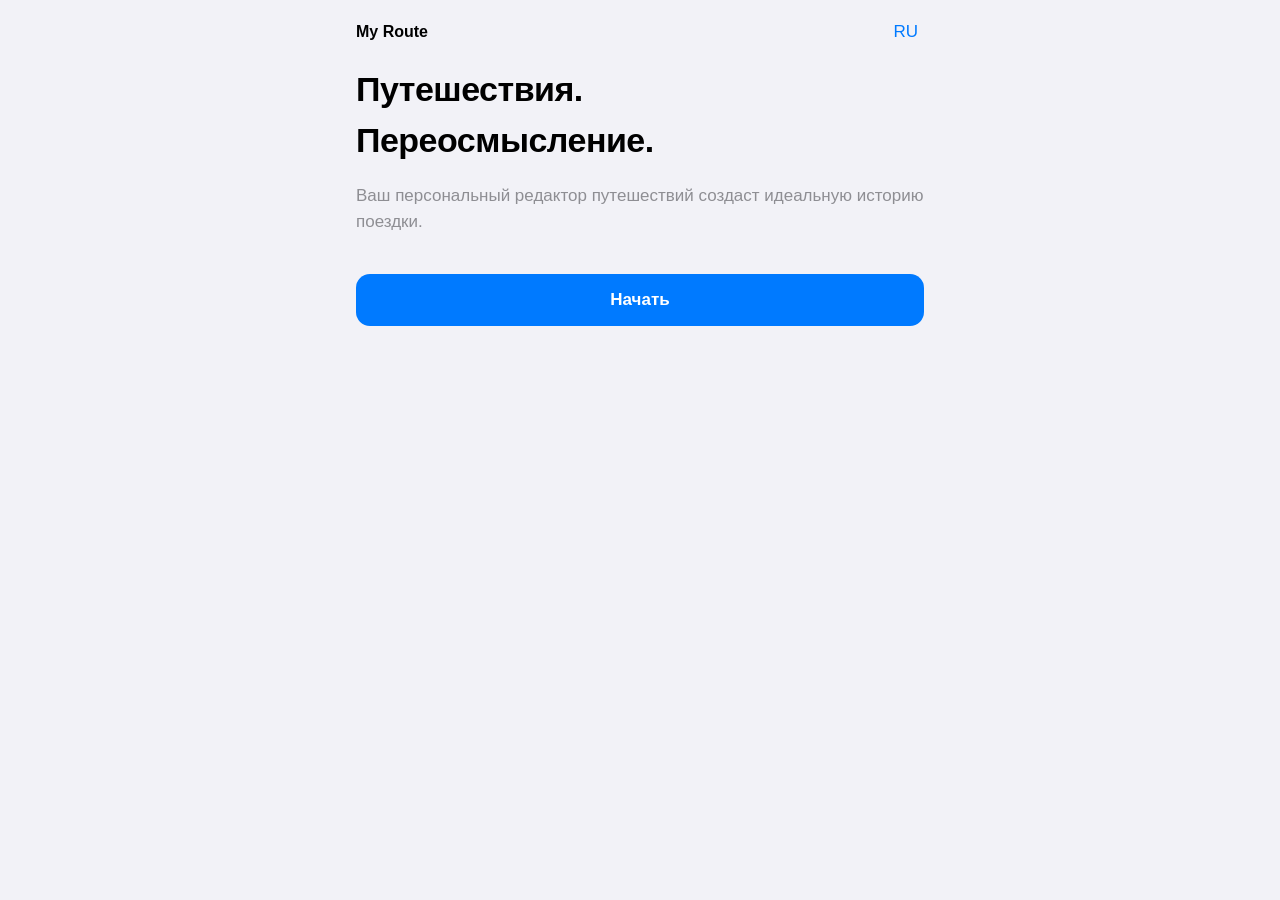
==== webapp/index.html @ f403164a "fix: replaced native tg MainButton with a foolproof HTML button" ====
<!doctype html>
<html lang="ru">
  <head>
    <meta charset="utf-8" />
    <meta name="viewport" content="width=device-width, initial-scale=1, viewport-fit=cover" />
    <title>My Route</title>
    <script src="https://telegram.org/js/telegram-web-app.js"></script>
    <link rel="stylesheet" href="./styles.css?v=FINAL_BTN" />
  </head>
  <body>
    <main class="container">
      
      <!-- WELCOME -->
      <section id="screenWelcome">
        <div style="display:flex; justify-content:space-between; align-items:center;">
            <div style="font-weight:bold;">My Route</div>
            <button id="langToggle" class="ios-link">RU</button>
        </div>
        <h1 class="large-title">Путешествия.<br>Переосмысление.</h1>
        <p class="subtitle">Ваш персональный редактор путешествий создаст идеальную историю поездки.</p>
        <button id="btnStart" class="ios-btn">Начать</button>
      </section>

      <!-- FORM -->
      <section id="screenForm" class="hidden">
        <div style="display:flex; justify-content:space-between; align-items:center; margin-bottom:20px;">
            <button id="backBtn" class="ios-link">Отмена</button>
            <div style="font-weight:600;">Параметры</div>
            <div style="width:50px;"></div>
        </div>

        <div class="section-header">МАРШРУТ</div>
        <div class="ios-group">
            <div class="ios-row">
                <span class="ios-label">Куда</span>
                <input id="destination" class="ios-input" placeholder="Париж" />
            </div>
            <div class="ios-row">
                <span class="ios-label">Дней</span>
                <input id="days" type="number" class="ios-input" placeholder="3" />
            </div>
        </div>

        <div class="section-header">УСЛОВИЯ</div>
        <div class="ios-group">
            <div class="ios-row">
                <span class="ios-label">Бюджет</span>
                <select id="budget" class="ios-input ios-select">
                    <option value="economy">Эконом</option>
                    <option value="medium" selected>Средний</option>
                    <option value="high">Высокий</option>
                    <option value="premium">Премиум</option>
                </select>
            </div>
            <div class="ios-row">
                <span class="ios-label">Кто едет</span>
                <select id="companions" class="ios-input ios-select">
                    <option value="solo">Один</option>
                    <option value="couple" selected>Пара</option>
                    <option value="family">Семья (3-4)</option>
                    <option value="group">Компания</option>
                </select>
            </div>
        </div>

        <div class="section-header">ДЕТАЛИ</div>
        <div class="ios-group">
            <div class="ios-row">
                <textarea id="notes" class="ios-input" style="text-align:left;" placeholder="Напишите подробно..."></textarea>
            </div>
        </div>

        <button id="btnGen" class="ios-btn">Создать историю</button>
      </section>

      <!-- RESULT -->
      <section id="screenResult" class="hidden">
        <div style="display:flex; justify-content:space-between; align-items:center; margin-bottom:10px;">
            <h2 style="margin:0; font-size:24px;">Ваш гид</h2>
            <button id="newBtn" class="ios-link">Готово</button>
        </div>

        <div class="book-view">
            <div id="summary" class="book-intro"></div>
            <div id="bookBody" class="article-content"></div>
        </div>

        <!-- ВОТ ОНА: НАША ЖЕЛЕЗОБЕТОННАЯ КНОПКА, КОТОРАЯ НИКУДА НЕ ИСЧЕЗНЕТ -->
        <button id="htmlSaveBtn" style="margin-top: 20px; margin-bottom: 40px; background-color: #007AFF; color: white; padding: 16px; border-radius: 14px; width: 100%; font-size: 17px; font-weight: 600; border: none; cursor: pointer; box-shadow: 0 4px 12px rgba(0,122,255,0.3);">
            📥 Сохранить в чат
        </button>
      </section>

    </main>

    <script>
    let tg = window.Telegram?.WebApp;
    if (tg) { tg.ready(); tg.expand(); }

    const API_BASE = "https://my-route-api.onrender.com";
    const i18n = {
      ru: { loading: "Строится...", btnGen: "Создать историю", err: "Ошибка генерации" },
      en: { loading: "Building...", btnGen: "Write Guide", err: "Generation error" }
    };
    let lang = "ru";
    let currentRouteHTML = "";

    function show(id) {
        ["screenWelcome", "screenForm", "screenResult"].forEach(s => {
            document.getElementById(s).classList.add("hidden");
        });
        document.getElementById(id).classList.remove("hidden");
        window.scrollTo(0,0);
    }

    function formatForTelegram(html) {
      let text = html.replace(/<h2>(.*?)<\/h2>/gi, "\n\n<b>===== $1 =====</b>\n");
      text = text.replace(/<h3>(.*?)<\/h3>/gi, "\n\n<b>🗓 $1</b>\n").replace(/<b>(.*?)<\/b>/gi, "<b>$1</b>");
      return text.replace(/<i>(.*?)<\/i>/gi, "<i>$1</i>").replace(/<p>/gi, "").replace(/<\/p>/gi, "\n").replace(/<br>/gi, "\n").trim();
    }

    async function generate() {
      const btn = document.getElementById("btnGen");
      const dest = document.getElementById("destination").value;
      const days = document.getElementById("days").value;
      if(!dest || !days) return alert("Заполните город и дни");
      
      btn.disabled = true; btn.textContent = i18n[lang].loading;
      
      try {
        const res = await fetch(`${API_BASE}/route/generate`, {
          method: "POST", headers: {"Content-Type": "application/json"},
          body: JSON.stringify({
            language: lang, destination: dest, days: parseInt(days),
            budget: document.getElementById("budget").value, pace: "normal", 
            companions: document.getElementById("companions").value, interests: [],
            notes: document.getElementById("notes").value
          })
        });
        const data = await res.json();
        let html = data.html_content || "";
        if (!html && data.daily_plan) {
            data.daily_plan.forEach(d => {
                html += `<h3>День ${d.day}</h3>`;
                const items = [...(d.morning||[]), ...(d.afternoon||[]), ...(d.evening||[])];
                items.forEach(it => html += `<p>${it}</p>`);
            });
        }
        
        currentRouteHTML = `<b>Маршрут: ${dest} (${days} дн.)</b>\n\n` + html;
        
        document.getElementById("summary").textContent = data.summary || `Ваш маршрут по ${dest}`;
        document.getElementById("bookBody").innerHTML = html;
        
        show("screenResult");
      } catch(e) {
        alert(i18n[lang].err);
      } finally {
        btn.disabled = false; btn.textContent = i18n[lang].btnGen;
      }
    }

    window.onload = function() {
        document.getElementById("btnStart").onclick = () => show("screenForm");
        document.getElementById("backBtn").onclick = () => show("screenWelcome");
        document.getElementById("newBtn").onclick = () => show("screenForm");
        document.getElementById("btnGen").onclick = generate;
        
        document.getElementById("langToggle").onclick = (e) => {
            lang = lang === "ru" ? "en" : "ru"; 
            e.target.textContent = lang.toUpperCase();
        };
        
        // ОБРАБОТЧИК НАШЕЙ НОВОЙ ВСТРОЕННОЙ КНОПКИ
        document.getElementById("htmlSaveBtn").onclick = function() {
            if (!currentRouteHTML) return;
            if (tg) {
                // Отправляем данные боту
                tg.sendData(formatForTelegram(currentRouteHTML));
            } else {
                alert("Это приложение должно быть открыто внутри Telegram!");
            }
        };
    };
    </script>
  </body>
</html>
---- webapp/styles.css ----
:root {
  --bg-app: #F2F2F7;       /* iOS Grouped Background */
  --bg-card: #FFFFFF;      /* White Cards */
  --text-main: #000000;
  --text-sec: #8E8E93;     /* Apple Gray */
  --blue: #007AFF;         /* Apple Blue */
  --separator: #C6C6C8;
  --radius: 12px;
}

* { box-sizing: border-box; -webkit-tap-highlight-color: transparent; }

body {
  margin: 0;
  background-color: var(--bg-app);
  color: var(--text-main);
  font-family: -apple-system, BlinkMacSystemFont, "SF Pro Text", "Helvetica Neue", sans-serif;
  line-height: 1.5;
  -webkit-font-smoothing: antialiased;
}

.container {
  padding: 20px 16px;
  max-width: 600px;
  margin: 0 auto;
  min-height: 100vh;
  display: flex;
  flex-direction: column;
}

.hidden { display: none !important; }

/* --- TYPOGRAPHY --- */
.large-title {
  font-size: 34px;
  font-weight: 700;
  letter-spacing: -0.5px;
  margin: 20px 0 10px 0;
  color: #000;
}
.subtitle {
  font-size: 17px;
  color: var(--text-sec);
  margin-bottom: 30px;
}
.section-header {
  font-size: 13px;
  text-transform: uppercase;
  color: var(--text-sec);
  margin: 0 0 8px 16px; /* Отступ как в настройках iOS */
}

/* --- IOS FORM GROUPS --- */
.ios-group {
  background: var(--bg-card);
  border-radius: var(--radius);
  overflow: hidden;
  margin-bottom: 25px;
}

.ios-row {
  display: flex;
  align-items: center;
  padding: 12px 16px;
  background: #fff;
  border-bottom: 0.5px solid rgba(0,0,0,0.12);
}
.ios-row:last-child { border-bottom: none; }

.ios-label {
  width: 110px;
  font-size: 17px;
  color: #000;
}

.ios-input {
  flex: 1;
  border: none;
  font-size: 17px;
  color: var(--blue); /* Цвет ввода синий */
  outline: none;
  text-align: right; /* Ввод справа, как в iOS */
  background: transparent;
  font-family: inherit;
}
.ios-input::placeholder { color: var(--text-sec); }

textarea.ios-input {
  text-align: left;
  min-height: 80px;
  padding-top: 4px;
  resize: none;
}

/* --- BUTTONS --- */
.ios-btn {
  width: 100%;
  background-color: var(--blue);
  color: #fff;
  font-size: 17px;
  font-weight: 600;
  padding: 16px;
  border-radius: 14px;
  border: none;
  cursor: pointer;
  margin-top: 10px;
}
.ios-btn:active { opacity: 0.7; transform: scale(0.99); }

.ios-link {
  background: none;
  border: none;
  color: var(--blue);
  font-size: 17px;
  cursor: pointer;
}

/* --- BOOK VIEW (RESULT) --- */
.book-view {
  background: #fff;
  padding: 30px 24px;
  border-radius: var(--radius);
  box-shadow: 0 4px 20px rgba(0,0,0,0.05);
  margin-top: 10px;
}

.book-intro {
  font-size: 19px;
  font-weight: 600;
  line-height: 1.4;
  margin-bottom: 30px;
  color: #333;
  font-style: italic;
}

/* Стили для контента от ИИ */
.article-content h3 {
  font-size: 22px;
  font-weight: 700;
  margin-top: 40px;
  margin-bottom: 12px;
  color: #000;
}
.article-content p {
  font-size: 18px; /* Крупный читабельный текст */
  line-height: 1.6;
  color: #1d1d1f;
  margin-bottom: 24px;
  font-family: 'Georgia', serif; /* Шрифт как в книгах */
}
.article-content b {
  font-weight: 600;
  color: #000;
}

/* СТИЛИ ДЛЯ ВЫПАДАЮЩИХ СПИСКОВ */
.ios-select {
  appearance: none;
  -webkit-appearance: none;
  background-color: transparent;
  direction: rtl; /* Чтобы текст прижимался вправо, как в iOS */
  padding-right: 0;
  color: var(--blue);
  cursor: pointer;
}

/* Убираем синюю обводку при клике */
.ios-select:focus {
  outline: none;
}

/* Стили для структурированного текста от ИИ */
.article-content h2 {
  font-size: 24px;
  font-weight: 800;
  margin-top: 45px;
  margin-bottom: 20px;
  color: #000;
  border-bottom: 2px solid #007AFF; /* Красивая синяя линия под главным заголовком */
  padding-bottom: 8px;
  display: inline-block;
}

.article-content h3 {
  font-size: 20px;
  font-weight: 700;
  margin-top: 35px;
  margin-bottom: 12px;
  color: #007AFF; /* Заголовки дней синим цветом (Apple Style) */
}

.article-content p {
  font-size: 16px;
  line-height: 1.6;
  margin-bottom: 16px;
}

.article-content b {
  color: #000;
  font-weight: 600;
}

/* СТИЛЬ ДЛЯ ЛОГИСТИКИ (Как добраться) */
.article-content i {
  display: block;
  color: #8E8E93; /* Apple Gray */
  font-size: 15px;
  margin-top: -10px; /* Прижимаем к предыдущему блоку */
  margin-bottom: 20px;
  padding-left: 10px;
  border-left: 2px solid #007AFF; /* Синяя полоска слева */
}

/* Названия мест делаем крупнее */
.article-content b {
  font-size: 17px;
  color: #000;
}
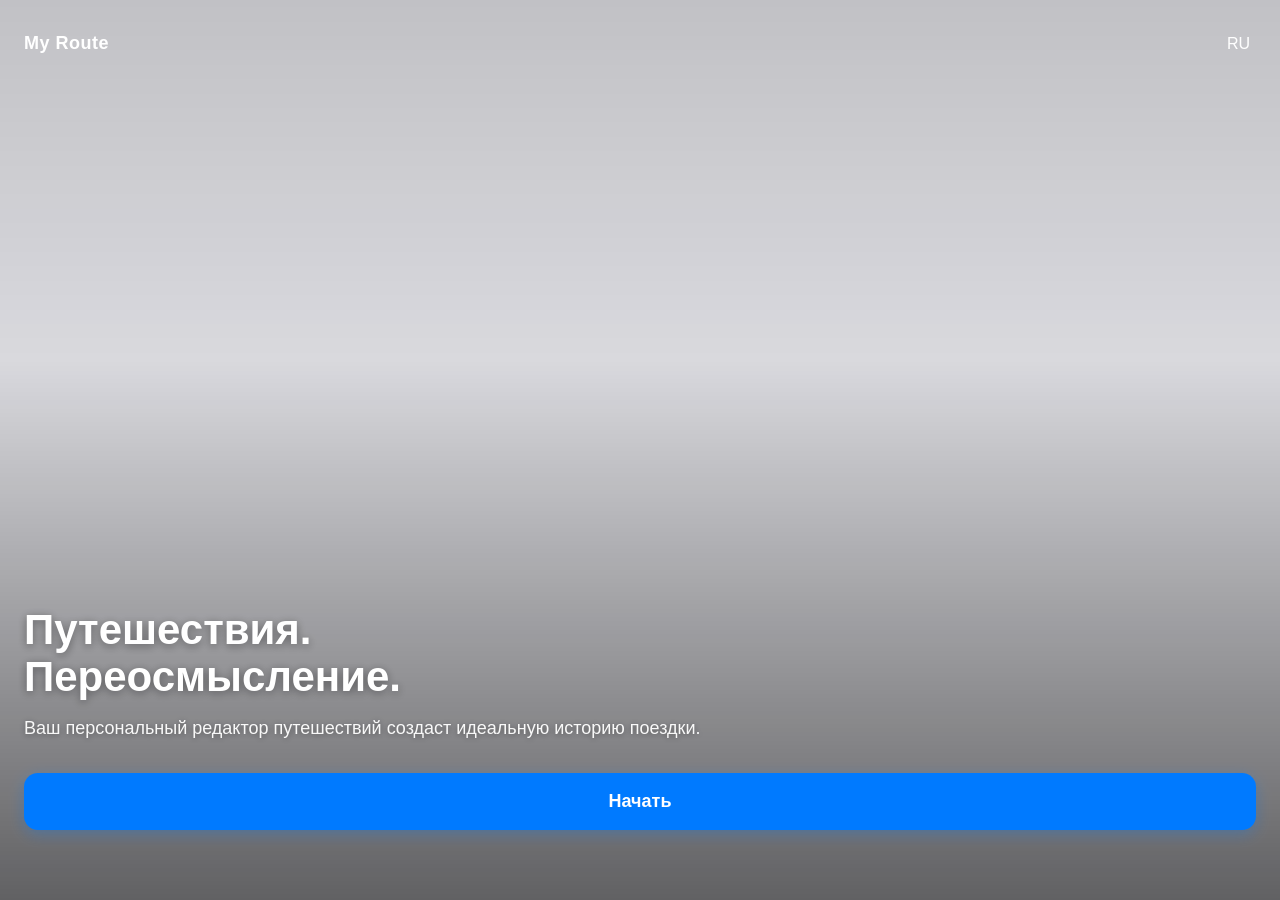
==== commit ef5b2cac: "style: premium fullscreen welcome screen with background image" ====
--- a/webapp/index.html
+++ b/webapp/index.html
@@ -5,22 +5,28 @@
     <meta name="viewport" content="width=device-width, initial-scale=1, viewport-fit=cover" />
     <title>My Route</title>
     <script src="https://telegram.org/js/telegram-web-app.js"></script>
-    <link rel="stylesheet" href="./styles.css?v=FINAL_BTN" />
+    <link rel="stylesheet" href="./styles.css?v=PREMIUM_WELCOME" />
   </head>
   <body>
+    <!-- НОВЫЙ ЭКРАН ПРИВЕТСТВИЯ НА ВЕСЬ ЭКРАН С ФОНОМ -->
+    <section id="screenWelcome" class="welcome-screen">
+      <div class="welcome-overlay"></div>
+      <div class="welcome-content">
+        <header class="welcome-header">
+            <div class="welcome-logo">My Route</div>
+            <button id="langToggle" class="welcome-lang">RU</button>
+        </header>
+        <div class="welcome-text-block">
+            <h1 class="welcome-title">Путешествия.<br>Переосмысление.</h1>
+            <p class="welcome-subtitle">Ваш персональный редактор путешествий создаст идеальную историю поездки.</p>
+            <button id="btnStart" class="welcome-btn">Начать</button>
+        </div>
+      </div>
+    </section>
+
+    <!-- ОСНОВНОЕ ПРИЛОЖЕНИЕ (ФОРМА И РЕЗУЛЬТАТ) -->
     <main class="container">
       
-      <!-- WELCOME -->
-      <section id="screenWelcome">
-        <div style="display:flex; justify-content:space-between; align-items:center;">
-            <div style="font-weight:bold;">My Route</div>
-            <button id="langToggle" class="ios-link">RU</button>
-        </div>
-        <h1 class="large-title">Путешествия.<br>Переосмысление.</h1>
-        <p class="subtitle">Ваш персональный редактор путешествий создаст идеальную историю поездки.</p>
-        <button id="btnStart" class="ios-btn">Начать</button>
-      </section>
-
       <!-- FORM -->
       <section id="screenForm" class="hidden">
         <div style="display:flex; justify-content:space-between; align-items:center; margin-bottom:20px;">
@@ -85,103 +91,12 @@
             <div id="bookBody" class="article-content"></div>
         </div>
 
-        <!-- ВОТ ОНА: НАША ЖЕЛЕЗОБЕТОННАЯ КНОПКА, КОТОРАЯ НИКУДА НЕ ИСЧЕЗНЕТ -->
         <button id="htmlSaveBtn" style="margin-top: 20px; margin-bottom: 40px; background-color: #007AFF; color: white; padding: 16px; border-radius: 14px; width: 100%; font-size: 17px; font-weight: 600; border: none; cursor: pointer; box-shadow: 0 4px 12px rgba(0,122,255,0.3);">
             📥 Сохранить в чат
         </button>
       </section>
-
     </main>
 
-    <script>
-    let tg = window.Telegram?.WebApp;
-    if (tg) { tg.ready(); tg.expand(); }
-
-    const API_BASE = "https://my-route-api.onrender.com";
-    const i18n = {
-      ru: { loading: "Строится...", btnGen: "Создать историю", err: "Ошибка генерации" },
-      en: { loading: "Building...", btnGen: "Write Guide", err: "Generation error" }
-    };
-    let lang = "ru";
-    let currentRouteHTML = "";
-
-    function show(id) {
-        ["screenWelcome", "screenForm", "screenResult"].forEach(s => {
-            document.getElementById(s).classList.add("hidden");
-        });
-        document.getElementById(id).classList.remove("hidden");
-        window.scrollTo(0,0);
-    }
-
-    function formatForTelegram(html) {
-      let text = html.replace(/<h2>(.*?)<\/h2>/gi, "\n\n<b>===== $1 =====</b>\n");
-      text = text.replace(/<h3>(.*?)<\/h3>/gi, "\n\n<b>🗓 $1</b>\n").replace(/<b>(.*?)<\/b>/gi, "<b>$1</b>");
-      return text.replace(/<i>(.*?)<\/i>/gi, "<i>$1</i>").replace(/<p>/gi, "").replace(/<\/p>/gi, "\n").replace(/<br>/gi, "\n").trim();
-    }
-
-    async function generate() {
-      const btn = document.getElementById("btnGen");
-      const dest = document.getElementById("destination").value;
-      const days = document.getElementById("days").value;
-      if(!dest || !days) return alert("Заполните город и дни");
-      
-      btn.disabled = true; btn.textContent = i18n[lang].loading;
-      
-      try {
-        const res = await fetch(`${API_BASE}/route/generate`, {
-          method: "POST", headers: {"Content-Type": "application/json"},
-          body: JSON.stringify({
-            language: lang, destination: dest, days: parseInt(days),
-            budget: document.getElementById("budget").value, pace: "normal", 
-            companions: document.getElementById("companions").value, interests: [],
-            notes: document.getElementById("notes").value
-          })
-        });
-        const data = await res.json();
-        let html = data.html_content || "";
-        if (!html && data.daily_plan) {
-            data.daily_plan.forEach(d => {
-                html += `<h3>День ${d.day}</h3>`;
-                const items = [...(d.morning||[]), ...(d.afternoon||[]), ...(d.evening||[])];
-                items.forEach(it => html += `<p>${it}</p>`);
-            });
-        }
-        
-        currentRouteHTML = `<b>Маршрут: ${dest} (${days} дн.)</b>\n\n` + html;
-        
-        document.getElementById("summary").textContent = data.summary || `Ваш маршрут по ${dest}`;
-        document.getElementById("bookBody").innerHTML = html;
-        
-        show("screenResult");
-      } catch(e) {
-        alert(i18n[lang].err);
-      } finally {
-        btn.disabled = false; btn.textContent = i18n[lang].btnGen;
-      }
-    }
-
-    window.onload = function() {
-        document.getElementById("btnStart").onclick = () => show("screenForm");
-        document.getElementById("backBtn").onclick = () => show("screenWelcome");
-        document.getElementById("newBtn").onclick = () => show("screenForm");
-        document.getElementById("btnGen").onclick = generate;
-        
-        document.getElementById("langToggle").onclick = (e) => {
-            lang = lang === "ru" ? "en" : "ru"; 
-            e.target.textContent = lang.toUpperCase();
-        };
-        
-        // ОБРАБОТЧИК НАШЕЙ НОВОЙ ВСТРОЕННОЙ КНОПКИ
-        document.getElementById("htmlSaveBtn").onclick = function() {
-            if (!currentRouteHTML) return;
-            if (tg) {
-                // Отправляем данные боту
-                tg.sendData(formatForTelegram(currentRouteHTML));
-            } else {
-                alert("Это приложение должно быть открыто внутри Telegram!");
-            }
-        };
-    };
-    </script>
+    <script src="app_final.js?v=999"></script>
   </body>
 </html>
--- a/webapp/styles.css
+++ b/webapp/styles.css
@@ -4,7 +4,6 @@
   --text-main: #000000;
   --text-sec: #8E8E93;     /* Apple Gray */
   --blue: #007AFF;         /* Apple Blue */
-  --separator: #C6C6C8;
   --radius: 12px;
 }
 
@@ -30,27 +29,116 @@
 
 .hidden { display: none !important; }
 
-/* --- TYPOGRAPHY --- */
-.large-title {
-  font-size: 34px;
+/* ========================================= */
+/* НОВЫЙ ЭКРАН ПРИВЕТСТВИЯ (ПОЛНОЭКРАННЫЙ)   */
+/* ========================================= */
+
+.welcome-screen {
+  position: fixed;
+  top: 0; 
+  left: 0; 
+  width: 100vw; 
+  height: 100vh;
+  /* Фоновая картинка дороги на закате */
+  background-image: url('https://images.unsplash.com/photo-1469854523086-cc02fe5d8800?q=80&w=1000&auto=format&fit=crop');
+  background-size: cover;
+  background-position: center bottom;
+  z-index: 1000;
+  display: flex;
+  flex-direction: column;
+}
+
+.welcome-overlay {
+  position: absolute;
+  top: 0; left: 0; width: 100%; height: 100%;
+  /* Градиент затемнения, чтобы текст легко читался */
+  background: linear-gradient(to bottom, rgba(0,0,0,0.2) 0%, rgba(0,0,0,0.1) 40%, rgba(0,0,0,0.6) 100%);
+  z-index: 1;
+}
+
+.welcome-content {
+  position: relative;
+  z-index: 2;
+  display: flex;
+  flex-direction: column;
+  height: 100%;
+  padding: 20px 24px 50px 24px;
+}
+
+.welcome-header {
+  display: flex;
+  justify-content: space-between;
+  align-items: center;
+  margin-top: 10px;
+}
+
+.welcome-logo {
+  color: #fff;
   font-weight: 700;
-  letter-spacing: -0.5px;
-  margin: 20px 0 10px 0;
-  color: #000;
+  font-size: 18px;
+  letter-spacing: 0.5px;
 }
-.subtitle {
-  font-size: 17px;
-  color: var(--text-sec);
-  margin-bottom: 30px;
+
+.welcome-lang {
+  background: transparent;
+  border: none;
+  color: #fff;
+  font-size: 16px;
+  font-weight: 500;
+  cursor: pointer;
 }
+
+.welcome-text-block {
+  margin-top: auto; /* Прижимает блок с текстом и кнопкой вниз */
+  margin-bottom: 20px;
+}
+
+.welcome-title {
+  color: #ffffff;
+  font-size: 42px;
+  font-weight: 800;
+  line-height: 1.1;
+  margin: 0 0 16px 0;
+  text-shadow: 0 2px 10px rgba(0,0,0,0.4);
+}
+
+.welcome-subtitle {
+  color: rgba(255, 255, 255, 0.95);
+  font-size: 18px;
+  line-height: 1.4;
+  margin: 0 0 32px 0;
+  text-shadow: 0 1px 6px rgba(0,0,0,0.4);
+  font-weight: 400;
+}
+
+.welcome-btn {
+  background-color: #007AFF;
+  color: white;
+  border: none;
+  width: 100%;
+  padding: 18px;
+  font-size: 18px;
+  font-weight: 600;
+  border-radius: 14px;
+  cursor: pointer;
+  box-shadow: 0 4px 15px rgba(0, 122, 255, 0.3);
+}
+.welcome-btn:active {
+  transform: scale(0.98);
+}
+
+
+/* ========================================= */
+/* ОСТАЛЬНОЕ ПРИЛОЖЕНИЕ (ФОРМА / РЕЗУЛЬТАТ)  */
+/* ========================================= */
+
 .section-header {
   font-size: 13px;
   text-transform: uppercase;
   color: var(--text-sec);
-  margin: 0 0 8px 16px; /* Отступ как в настройках iOS */
+  margin: 0 0 8px 16px;
 }
 
-/* --- IOS FORM GROUPS --- */
 .ios-group {
   background: var(--bg-card);
   border-radius: var(--radius);
@@ -67,152 +155,38 @@
 }
 .ios-row:last-child { border-bottom: none; }
 
-.ios-label {
-  width: 110px;
-  font-size: 17px;
-  color: #000;
-}
+.ios-label { width: 110px; font-size: 17px; color: #000; }
 
 .ios-input {
-  flex: 1;
-  border: none;
-  font-size: 17px;
-  color: var(--blue); /* Цвет ввода синий */
-  outline: none;
-  text-align: right; /* Ввод справа, как в iOS */
-  background: transparent;
-  font-family: inherit;
+  flex: 1; border: none; font-size: 17px; color: var(--blue);
+  outline: none; text-align: right; background: transparent; font-family: inherit;
 }
 .ios-input::placeholder { color: var(--text-sec); }
 
-textarea.ios-input {
-  text-align: left;
-  min-height: 80px;
-  padding-top: 4px;
-  resize: none;
+textarea.ios-input { text-align: left; min-height: 80px; padding-top: 4px; resize: none; }
+
+.ios-select {
+  appearance: none; -webkit-appearance: none; background-color: transparent;
+  direction: rtl; padding-right: 0; color: var(--blue); cursor: pointer;
 }
+.ios-select:focus { outline: none; }
 
-/* --- BUTTONS --- */
 .ios-btn {
-  width: 100%;
-  background-color: var(--blue);
-  color: #fff;
-  font-size: 17px;
-  font-weight: 600;
-  padding: 16px;
-  border-radius: 14px;
-  border: none;
-  cursor: pointer;
-  margin-top: 10px;
+  width: 100%; background-color: var(--blue); color: #fff; font-size: 17px; font-weight: 600;
+  padding: 16px; border-radius: 14px; border: none; cursor: pointer; margin-top: 10px;
 }
 .ios-btn:active { opacity: 0.7; transform: scale(0.99); }
 
-.ios-link {
-  background: none;
-  border: none;
-  color: var(--blue);
-  font-size: 17px;
-  cursor: pointer;
-}
+.ios-link { background: none; border: none; color: var(--blue); font-size: 17px; cursor: pointer; }
 
 /* --- BOOK VIEW (RESULT) --- */
 .book-view {
-  background: #fff;
-  padding: 30px 24px;
-  border-radius: var(--radius);
-  box-shadow: 0 4px 20px rgba(0,0,0,0.05);
-  margin-top: 10px;
+  background: #fff; padding: 30px 24px; border-radius: var(--radius);
+  box-shadow: 0 4px 20px rgba(0,0,0,0.05); margin-top: 10px;
 }
+.book-intro { font-size: 19px; font-weight: 600; line-height: 1.4; margin-bottom: 30px; color: #333; font-style: italic; }
 
-.book-intro {
-  font-size: 19px;
-  font-weight: 600;
-  line-height: 1.4;
-  margin-bottom: 30px;
-  color: #333;
-  font-style: italic;
-}
-
-/* Стили для контента от ИИ */
-.article-content h3 {
-  font-size: 22px;
-  font-weight: 700;
-  margin-top: 40px;
-  margin-bottom: 12px;
-  color: #000;
-}
-.article-content p {
-  font-size: 18px; /* Крупный читабельный текст */
-  line-height: 1.6;
-  color: #1d1d1f;
-  margin-bottom: 24px;
-  font-family: 'Georgia', serif; /* Шрифт как в книгах */
-}
-.article-content b {
-  font-weight: 600;
-  color: #000;
-}
-
-/* СТИЛИ ДЛЯ ВЫПАДАЮЩИХ СПИСКОВ */
-.ios-select {
-  appearance: none;
-  -webkit-appearance: none;
-  background-color: transparent;
-  direction: rtl; /* Чтобы текст прижимался вправо, как в iOS */
-  padding-right: 0;
-  color: var(--blue);
-  cursor: pointer;
-}
-
-/* Убираем синюю обводку при клике */
-.ios-select:focus {
-  outline: none;
-}
-
-/* Стили для структурированного текста от ИИ */
-.article-content h2 {
-  font-size: 24px;
-  font-weight: 800;
-  margin-top: 45px;
-  margin-bottom: 20px;
-  color: #000;
-  border-bottom: 2px solid #007AFF; /* Красивая синяя линия под главным заголовком */
-  padding-bottom: 8px;
-  display: inline-block;
-}
-
-.article-content h3 {
-  font-size: 20px;
-  font-weight: 700;
-  margin-top: 35px;
-  margin-bottom: 12px;
-  color: #007AFF; /* Заголовки дней синим цветом (Apple Style) */
-}
-
-.article-content p {
-  font-size: 16px;
-  line-height: 1.6;
-  margin-bottom: 16px;
-}
-
-.article-content b {
-  color: #000;
-  font-weight: 600;
-}
-
-/* СТИЛЬ ДЛЯ ЛОГИСТИКИ (Как добраться) */
-.article-content i {
-  display: block;
-  color: #8E8E93; /* Apple Gray */
-  font-size: 15px;
-  margin-top: -10px; /* Прижимаем к предыдущему блоку */
-  margin-bottom: 20px;
-  padding-left: 10px;
-  border-left: 2px solid #007AFF; /* Синяя полоска слева */
-}
-
-/* Названия мест делаем крупнее */
-.article-content b {
-  font-size: 17px;
-  color: #000;
-}
+.article-content h2 { font-size: 24px; font-weight: 800; margin-top: 45px; margin-bottom: 20px; color: #000; border-bottom: 2px solid #007AFF; padding-bottom: 8px; display: inline-block; }
+.article-content h3 { font-size: 20px; font-weight: 700; margin-top: 35px; margin-bottom: 12px; color: #007AFF; }
+.article-content p { font-size: 16px; line-height: 1.6; margin-bottom: 16px; }
+.article-content b { color: #000; font-weight: 600; }
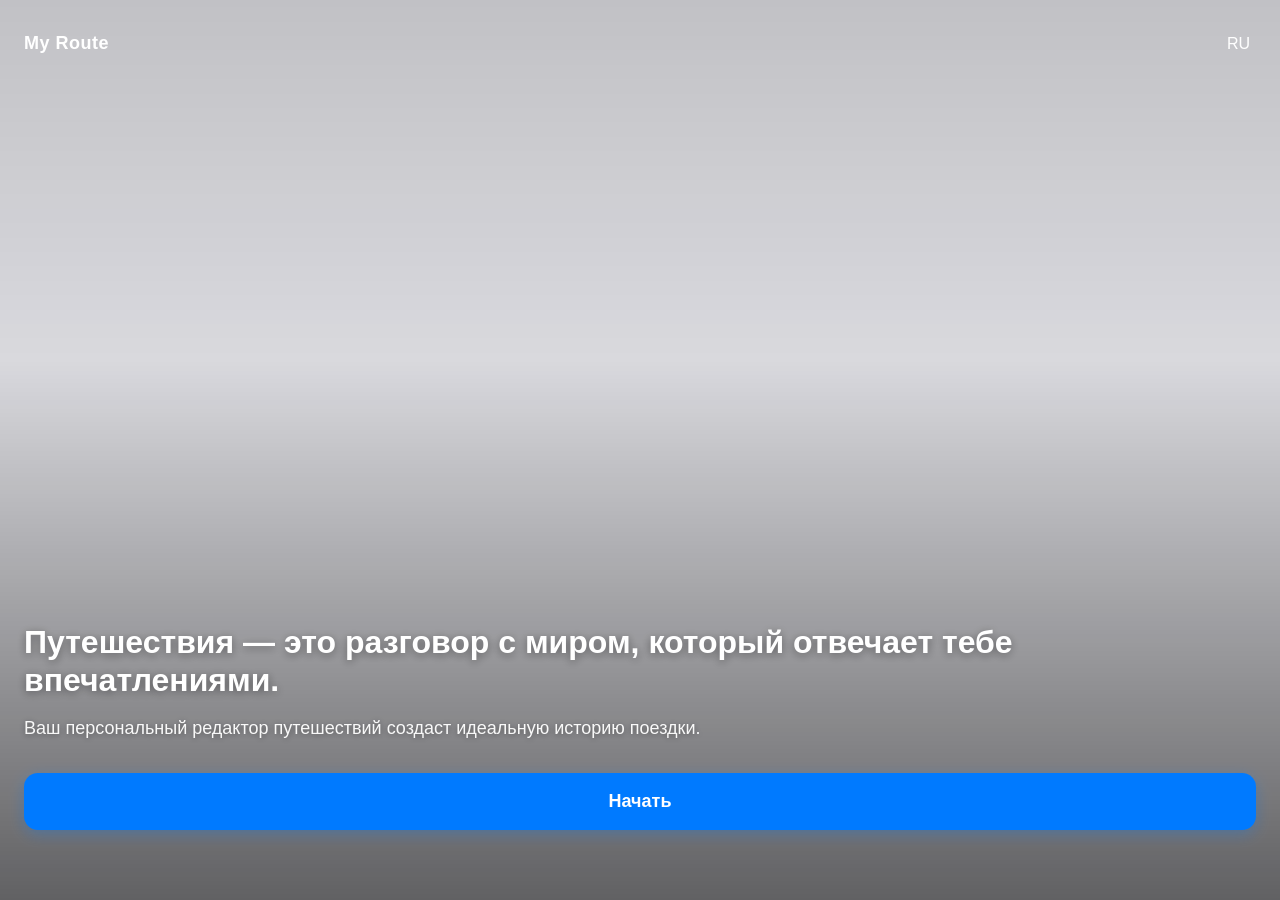
==== commit 89fca5f7: "feat: updated welcome screen quote and adjusted font size" ====
--- a/webapp/index.html
+++ b/webapp/index.html
@@ -5,10 +5,10 @@
     <meta name="viewport" content="width=device-width, initial-scale=1, viewport-fit=cover" />
     <title>My Route</title>
     <script src="https://telegram.org/js/telegram-web-app.js"></script>
-    <link rel="stylesheet" href="./styles.css?v=PREMIUM_WELCOME" />
+    <link rel="stylesheet" href="./styles.css?v=NEW_QUOTE" />
   </head>
   <body>
-    <!-- НОВЫЙ ЭКРАН ПРИВЕТСТВИЯ НА ВЕСЬ ЭКРАН С ФОНОМ -->
+    <!-- ЭКРАН ПРИВЕТСТВИЯ -->
     <section id="screenWelcome" class="welcome-screen">
       <div class="welcome-overlay"></div>
       <div class="welcome-content">
@@ -17,7 +17,8 @@
             <button id="langToggle" class="welcome-lang">RU</button>
         </header>
         <div class="welcome-text-block">
-            <h1 class="welcome-title">Путешествия.<br>Переосмысление.</h1>
+            <!-- НОВАЯ КРАСИВАЯ ФРАЗА -->
+            <h1 class="welcome-title">Путешествия — это разговор с миром, который отвечает тебе впечатлениями.</h1>
             <p class="welcome-subtitle">Ваш персональный редактор путешествий создаст идеальную историю поездки.</p>
             <button id="btnStart" class="welcome-btn">Начать</button>
         </div>
--- a/webapp/styles.css
+++ b/webapp/styles.css
@@ -1,9 +1,9 @@
 :root {
-  --bg-app: #F2F2F7;       /* iOS Grouped Background */
-  --bg-card: #FFFFFF;      /* White Cards */
+  --bg-app: #F2F2F7;       
+  --bg-card: #FFFFFF;      
   --text-main: #000000;
-  --text-sec: #8E8E93;     /* Apple Gray */
-  --blue: #007AFF;         /* Apple Blue */
+  --text-sec: #8E8E93;     
+  --blue: #007AFF;         
   --radius: 12px;
 }
 
@@ -39,7 +39,6 @@
   left: 0; 
   width: 100vw; 
   height: 100vh;
-  /* Фоновая картинка дороги на закате */
   background-image: url('https://images.unsplash.com/photo-1469854523086-cc02fe5d8800?q=80&w=1000&auto=format&fit=crop');
   background-size: cover;
   background-position: center bottom;
@@ -51,7 +50,6 @@
 .welcome-overlay {
   position: absolute;
   top: 0; left: 0; width: 100%; height: 100%;
-  /* Градиент затемнения, чтобы текст легко читался */
   background: linear-gradient(to bottom, rgba(0,0,0,0.2) 0%, rgba(0,0,0,0.1) 40%, rgba(0,0,0,0.6) 100%);
   z-index: 1;
 }
@@ -89,15 +87,15 @@
 }
 
 .welcome-text-block {
-  margin-top: auto; /* Прижимает блок с текстом и кнопкой вниз */
+  margin-top: auto; 
   margin-bottom: 20px;
 }
 
 .welcome-title {
   color: #ffffff;
-  font-size: 42px;
+  font-size: 32px; /* Чуть уменьшен для длинной фразы */
   font-weight: 800;
-  line-height: 1.1;
+  line-height: 1.2; /* Увеличен интервал для читаемости */
   margin: 0 0 16px 0;
   text-shadow: 0 2px 10px rgba(0,0,0,0.4);
 }
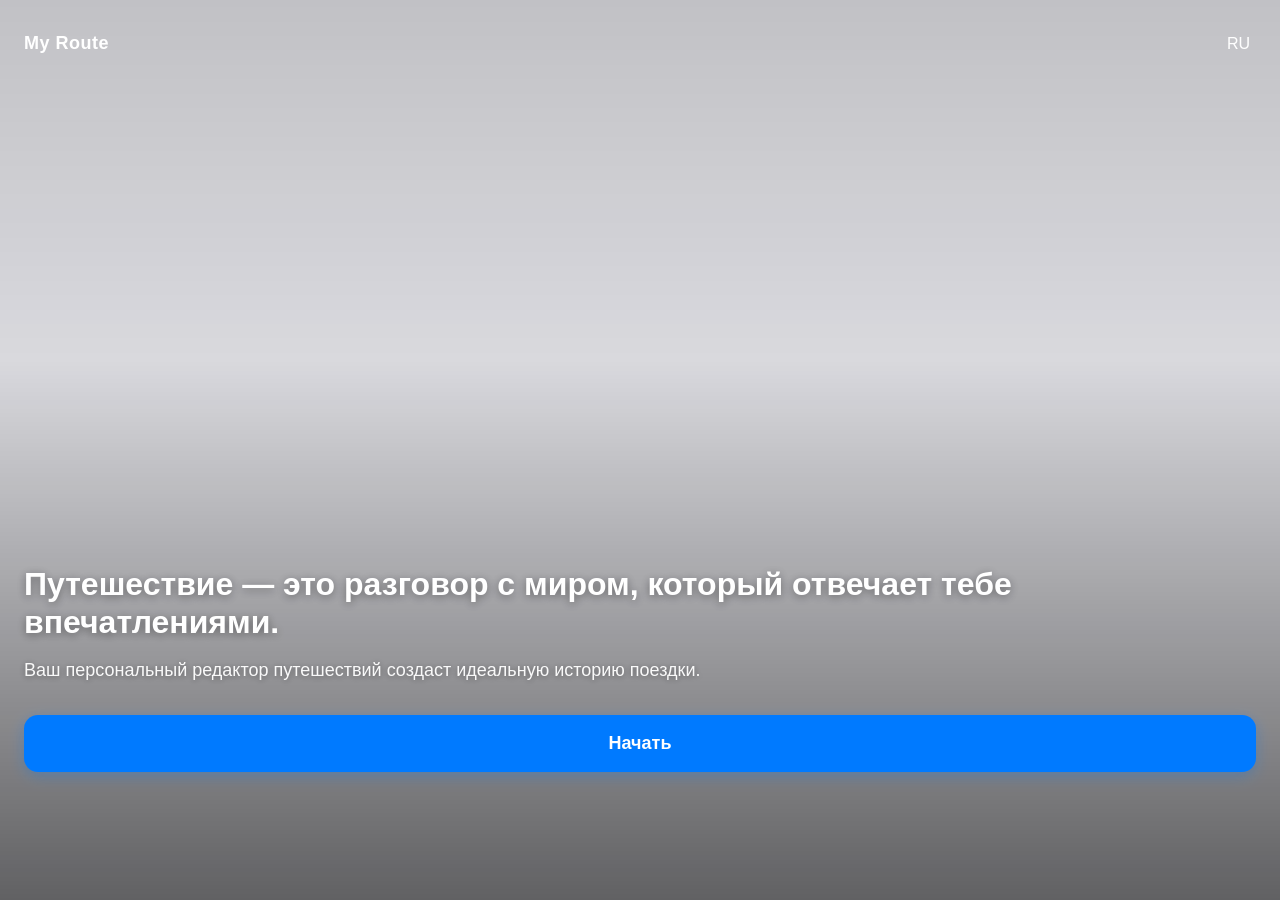
==== commit f7455f2d: "style: updated welcome text to singular and moved text block higher" ====
--- a/webapp/index.html
+++ b/webapp/index.html
@@ -5,7 +5,7 @@
     <meta name="viewport" content="width=device-width, initial-scale=1, viewport-fit=cover" />
     <title>My Route</title>
     <script src="https://telegram.org/js/telegram-web-app.js"></script>
-    <link rel="stylesheet" href="./styles.css?v=NEW_QUOTE" />
+    <link rel="stylesheet" href="./styles.css?v=TEXT_UP" />
   </head>
   <body>
     <!-- ЭКРАН ПРИВЕТСТВИЯ -->
@@ -17,18 +17,17 @@
             <button id="langToggle" class="welcome-lang">RU</button>
         </header>
         <div class="welcome-text-block">
-            <!-- НОВАЯ КРАСИВАЯ ФРАЗА -->
-            <h1 class="welcome-title">Путешествия — это разговор с миром, который отвечает тебе впечатлениями.</h1>
+            <!-- ИСПРАВЛЕННЫЙ ТЕКСТ -->
+            <h1 class="welcome-title">Путешествие — это разговор с миром, который отвечает тебе впечатлениями.</h1>
             <p class="welcome-subtitle">Ваш персональный редактор путешествий создаст идеальную историю поездки.</p>
             <button id="btnStart" class="welcome-btn">Начать</button>
         </div>
       </div>
     </section>
 
-    <!-- ОСНОВНОЕ ПРИЛОЖЕНИЕ (ФОРМА И РЕЗУЛЬТАТ) -->
+    <!-- ОСНОВНОЕ ПРИЛОЖЕНИЕ -->
     <main class="container">
       
-      <!-- FORM -->
       <section id="screenForm" class="hidden">
         <div style="display:flex; justify-content:space-between; align-items:center; margin-bottom:20px;">
             <button id="backBtn" class="ios-link">Отмена</button>
@@ -80,7 +79,6 @@
         <button id="btnGen" class="ios-btn">Создать историю</button>
       </section>
 
-      <!-- RESULT -->
       <section id="screenResult" class="hidden">
         <div style="display:flex; justify-content:space-between; align-items:center; margin-bottom:10px;">
             <h2 style="margin:0; font-size:24px;">Ваш гид</h2>
@@ -98,6 +96,92 @@
       </section>
     </main>
 
-    <script src="app_final.js?v=999"></script>
+    <script>
+    const tg = window.Telegram?.WebApp;
+    if (tg) { tg.ready(); tg.expand(); }
+
+    const API_BASE = "https://my-route-api.onrender.com";
+    const i18n = {
+      ru: { loading: "Строится...", btnGen: "Создать историю", err: "Ошибка генерации" },
+      en: { loading: "Building...", btnGen: "Write Guide", err: "Generation error" }
+    };
+    let lang = "ru";
+    let currentRouteHTML = "";
+
+    function show(id) {
+        document.getElementById("screenWelcome").classList.add("hidden");
+        document.getElementById("screenForm").classList.add("hidden");
+        document.getElementById("screenResult").classList.add("hidden");
+        document.getElementById(id).classList.remove("hidden");
+        window.scrollTo(0,0);
+    }
+
+    function formatForTelegram(html) {
+      let text = html.replace(/<h2>(.*?)<\/h2>/gi, "\n\n<b>===== $1 =====</b>\n");
+      text = text.replace(/<h3>(.*?)<\/h3>/gi, "\n\n<b>🗓 $1</b>\n").replace(/<b>(.*?)<\/b>/gi, "<b>$1</b>");
+      return text.replace(/<i>(.*?)<\/i>/gi, "<i>$1</i>").replace(/<p>/gi, "").replace(/<\/p>/gi, "\n").replace(/<br>/gi, "\n").trim();
+    }
+
+    async function generate() {
+      const btn = document.getElementById("btnGen");
+      const dest = document.getElementById("destination").value;
+      const days = document.getElementById("days").value;
+      if(!dest || !days) return alert("Заполните город и дни");
+      
+      btn.disabled = true; btn.textContent = i18n[lang].loading;
+      
+      try {
+        const res = await fetch(`${API_BASE}/route/generate`, {
+          method: "POST", headers: {"Content-Type": "application/json"},
+          body: JSON.stringify({
+            language: lang, destination: dest, days: parseInt(days),
+            budget: document.getElementById("budget").value, pace: "normal", 
+            companions: document.getElementById("companions").value, interests: [],
+            notes: document.getElementById("notes").value
+          })
+        });
+        const data = await res.json();
+        let html = data.html_content || "";
+        
+        if (!html && data.daily_plan) {
+            data.daily_plan.forEach(d => {
+                html += `<h3>День ${d.day}</h3>`;
+                const items = [...(d.morning||[]), ...(d.afternoon||[]), ...(d.evening||[])];
+                items.forEach(it => html += `<p>${it}</p>`);
+            });
+        }
+        
+        currentRouteHTML = `<b>Маршрут: ${dest} (${days} дн.)</b>\n\n` + html;
+        
+        document.getElementById("summary").textContent = data.summary || `Ваш маршрут по ${dest}`;
+        document.getElementById("bookBody").innerHTML = html;
+        
+        show("screenResult");
+      } catch(e) {
+        alert(i18n[lang].err);
+      } finally {
+        btn.disabled = false; btn.textContent = i18n[lang].btnGen;
+      }
+    }
+
+    document.getElementById("btnStart").onclick = () => show("screenForm");
+    document.getElementById("backBtn").onclick = () => show("screenWelcome");
+    document.getElementById("newBtn").onclick = () => show("screenForm");
+    document.getElementById("btnGen").onclick = generate;
+    
+    document.getElementById("langToggle").onclick = (e) => {
+        lang = lang === "ru" ? "en" : "ru"; 
+        e.target.textContent = lang.toUpperCase();
+    };
+    
+    document.getElementById("htmlSaveBtn").onclick = function() {
+        if (!currentRouteHTML) return;
+        if (tg) {
+            tg.sendData(formatForTelegram(currentRouteHTML));
+        } else {
+            alert("Тестовая среда: " + formatForTelegram(currentRouteHTML));
+        }
+    };
+    </script>
   </body>
 </html>
--- a/webapp/styles.css
+++ b/webapp/styles.css
@@ -60,7 +60,7 @@
   display: flex;
   flex-direction: column;
   height: 100%;
-  padding: 20px 24px 50px 24px;
+  padding: 20px 24px 20px 24px;
 }
 
 .welcome-header {
@@ -88,14 +88,15 @@
 
 .welcome-text-block {
   margin-top: auto; 
-  margin-bottom: 20px;
+  /* ПОДНИМАЕМ БЛОК ВЫШЕ ОТ НИЗА ЭКРАНА */
+  margin-bottom: 12vh; 
 }
 
 .welcome-title {
   color: #ffffff;
-  font-size: 32px; /* Чуть уменьшен для длинной фразы */
+  font-size: 32px; 
   font-weight: 800;
-  line-height: 1.2; /* Увеличен интервал для читаемости */
+  line-height: 1.2; 
   margin: 0 0 16px 0;
   text-shadow: 0 2px 10px rgba(0,0,0,0.4);
 }
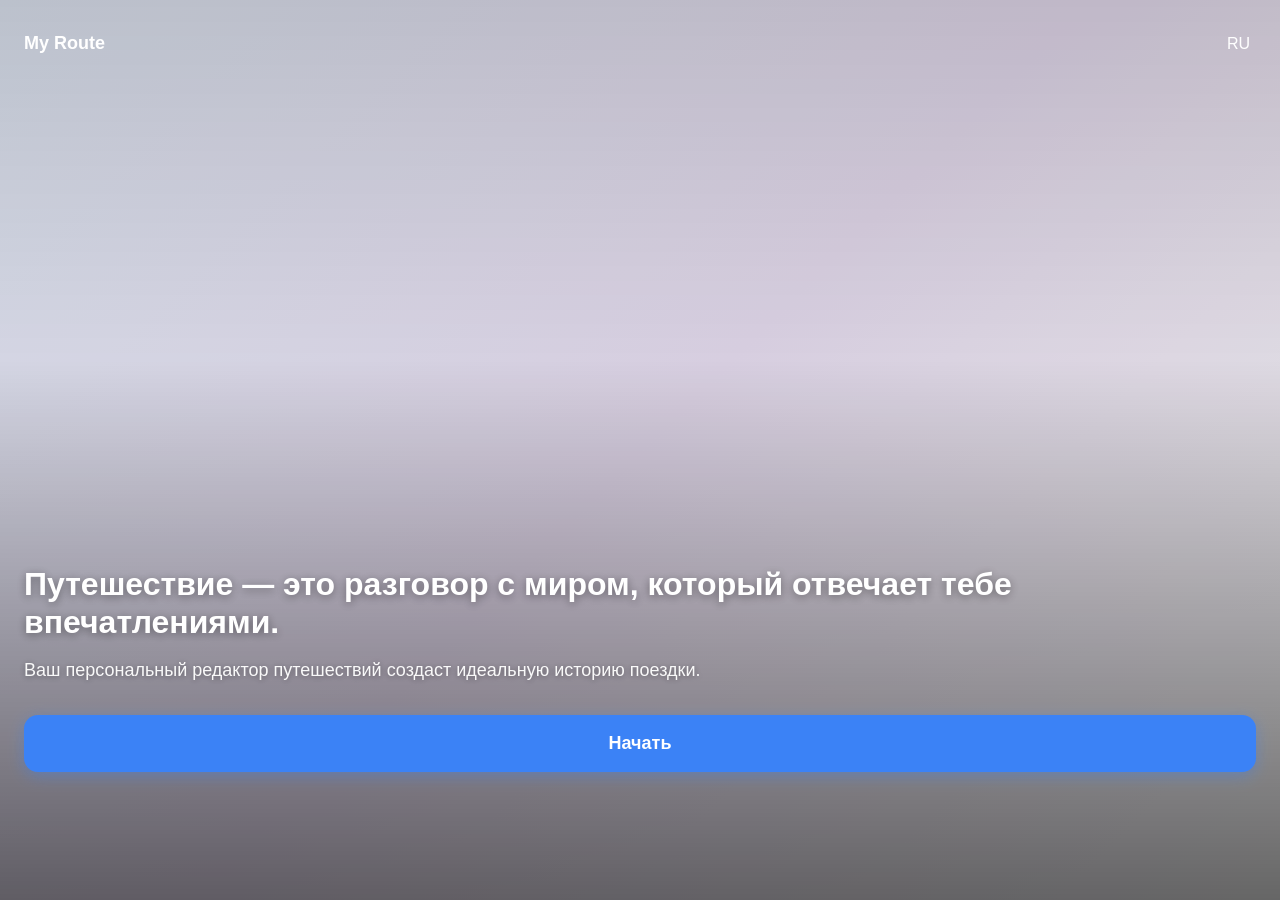
==== commit cab06959: "style: exactly replicate the Apple-style parameters screen with icons and gradients" ====
--- a/webapp/index.html
+++ b/webapp/index.html
@@ -5,7 +5,7 @@
     <meta name="viewport" content="width=device-width, initial-scale=1, viewport-fit=cover" />
     <title>My Route</title>
     <script src="https://telegram.org/js/telegram-web-app.js"></script>
-    <link rel="stylesheet" href="./styles.css?v=TEXT_UP" />
+    <link rel="stylesheet" href="./styles.css?v=APPLE_FORM" />
   </head>
   <body>
     <!-- ЭКРАН ПРИВЕТСТВИЯ -->
@@ -17,7 +17,6 @@
             <button id="langToggle" class="welcome-lang">RU</button>
         </header>
         <div class="welcome-text-block">
-            <!-- ИСПРАВЛЕННЫЙ ТЕКСТ -->
             <h1 class="welcome-title">Путешествие — это разговор с миром, который отвечает тебе впечатлениями.</h1>
             <p class="welcome-subtitle">Ваш персональный редактор путешествий создаст идеальную историю поездки.</p>
             <button id="btnStart" class="welcome-btn">Начать</button>
@@ -28,30 +27,39 @@
     <!-- ОСНОВНОЕ ПРИЛОЖЕНИЕ -->
     <main class="container">
       
+      <!-- ЭКРАН ФОРМЫ (НОВЫЙ ДИЗАЙН) -->
       <section id="screenForm" class="hidden">
-        <div style="display:flex; justify-content:space-between; align-items:center; margin-bottom:20px;">
-            <button id="backBtn" class="ios-link">Отмена</button>
-            <div style="font-weight:600;">Параметры</div>
-            <div style="width:50px;"></div>
-        </div>
-
+        
+        <h1 class="page-title">Параметры</h1>
+
+        <!-- МАРШРУТ -->
         <div class="section-header">МАРШРУТ</div>
         <div class="ios-group">
             <div class="ios-row">
-                <span class="ios-label">Куда</span>
-                <input id="destination" class="ios-input" placeholder="Париж" />
-            </div>
-            <div class="ios-row">
-                <span class="ios-label">Дней</span>
-                <input id="days" type="number" class="ios-input" placeholder="3" />
-            </div>
-        </div>
-
+                <div class="row-left">
+                    <svg width="22" height="22" viewBox="0 0 24 24" fill="none" stroke="currentColor" stroke-width="1.5" stroke-linecap="round" stroke-linejoin="round"><path d="M21 10c0 7-9 13-9 13s-9-6-9-13a9 9 0 0 1 18 0z"></path><circle cx="12" cy="10" r="3"></circle></svg>
+                    <span class="ios-label">Куда</span>
+                </div>
+                <input id="destination" class="ios-input-pill" placeholder="Париж" />
+            </div>
+            <div class="ios-row">
+                <div class="row-left">
+                    <svg width="22" height="22" viewBox="0 0 24 24" fill="none" stroke="currentColor" stroke-width="1.5" stroke-linecap="round" stroke-linejoin="round"><rect x="3" y="4" width="18" height="18" rx="2" ry="2"></rect><line x1="16" y1="2" x2="16" y2="6"></line><line x1="8" y1="2" x2="8" y2="6"></line><line x1="3" y1="10" x2="21" y2="10"></line></svg>
+                    <span class="ios-label">Дней</span>
+                </div>
+                <input id="days" type="number" class="ios-input-pill input-small" placeholder="3" />
+            </div>
+        </div>
+
+        <!-- УСЛОВИЯ -->
         <div class="section-header">УСЛОВИЯ</div>
         <div class="ios-group">
             <div class="ios-row">
-                <span class="ios-label">Бюджет</span>
-                <select id="budget" class="ios-input ios-select">
+                <div class="row-left">
+                    <svg width="22" height="22" viewBox="0 0 24 24" fill="none" stroke="currentColor" stroke-width="1.5" stroke-linecap="round" stroke-linejoin="round"><path d="M20 12V8H6a2 2 0 0 1-2-2c0-1.1.9-2 2-2h12v4"></path><path d="M4 6v12c0 1.1.9 2 2 2h14v-4"></path><path d="M18 12a2 2 0 0 0-2 2c0 1.1.9 2 2 2h4v-4h-4z"></path></svg>
+                    <span class="ios-label">Бюджет</span>
+                </div>
+                <select id="budget" class="ios-select">
                     <option value="economy">Эконом</option>
                     <option value="medium" selected>Средний</option>
                     <option value="high">Высокий</option>
@@ -59,8 +67,11 @@
                 </select>
             </div>
             <div class="ios-row">
-                <span class="ios-label">Кто едет</span>
-                <select id="companions" class="ios-input ios-select">
+                <div class="row-left">
+                    <svg width="22" height="22" viewBox="0 0 24 24" fill="none" stroke="currentColor" stroke-width="1.5" stroke-linecap="round" stroke-linejoin="round"><path d="M17 21v-2a4 4 0 0 0-4-4H5a4 4 0 0 0-4 4v2"></path><circle cx="9" cy="7" r="4"></circle><path d="M23 21v-2a4 4 0 0 0-3-3.87"></path><path d="M16 3.13a4 4 0 0 1 0 7.75"></path></svg>
+                    <span class="ios-label">Кто едет</span>
+                </div>
+                <select id="companions" class="ios-select">
                     <option value="solo">Один</option>
                     <option value="couple" selected>Пара</option>
                     <option value="family">Семья (3-4)</option>
@@ -69,20 +80,25 @@
             </div>
         </div>
 
+        <!-- ДЕТАЛИ -->
         <div class="section-header">ДЕТАЛИ</div>
         <div class="ios-group">
-            <div class="ios-row">
-                <textarea id="notes" class="ios-input" style="text-align:left;" placeholder="Напишите подробно..."></textarea>
-            </div>
-        </div>
-
-        <button id="btnGen" class="ios-btn">Создать историю</button>
+            <div class="ios-row align-top">
+                <div class="icon-wrap">
+                    <svg width="22" height="22" viewBox="0 0 24 24" fill="none" stroke="currentColor" stroke-width="1.5" stroke-linecap="round" stroke-linejoin="round"><path d="M12 20h9"></path><path d="M16.5 3.5a2.121 2.121 0 0 1 3 3L7 19l-4 1 1-4L16.5 3.5z"></path></svg>
+                </div>
+                <textarea id="notes" class="ios-textarea" placeholder="Напишите подробно..."></textarea>
+            </div>
+        </div>
+
+        <button id="btnGen" class="pill-btn">Создать историю</button>
       </section>
 
+      <!-- RESULT -->
       <section id="screenResult" class="hidden">
         <div style="display:flex; justify-content:space-between; align-items:center; margin-bottom:10px;">
-            <h2 style="margin:0; font-size:24px;">Ваш гид</h2>
-            <button id="newBtn" class="ios-link">Готово</button>
+            <h2 style="margin:0; font-size:24px; font-family:'Georgia', serif;">Ваш гид</h2>
+            <button id="newBtn" class="ios-link">Новый</button>
         </div>
 
         <div class="book-view">
@@ -90,7 +106,7 @@
             <div id="bookBody" class="article-content"></div>
         </div>
 
-        <button id="htmlSaveBtn" style="margin-top: 20px; margin-bottom: 40px; background-color: #007AFF; color: white; padding: 16px; border-radius: 14px; width: 100%; font-size: 17px; font-weight: 600; border: none; cursor: pointer; box-shadow: 0 4px 12px rgba(0,122,255,0.3);">
+        <button id="htmlSaveBtn" class="pill-btn" style="margin-bottom: 40px;">
             📥 Сохранить в чат
         </button>
       </section>
@@ -165,7 +181,6 @@
     }
 
     document.getElementById("btnStart").onclick = () => show("screenForm");
-    document.getElementById("backBtn").onclick = () => show("screenWelcome");
     document.getElementById("newBtn").onclick = () => show("screenForm");
     document.getElementById("btnGen").onclick = generate;
     
--- a/webapp/styles.css
+++ b/webapp/styles.css
@@ -1,21 +1,24 @@
 :root {
-  --bg-app: #F2F2F7;       
+  /* Нежный градиентный фон как на скриншоте */
+  --bg-gradient: linear-gradient(135deg, #eaf2ff 0%, #f0e6fa 50%, #ffffff 100%);
   --bg-card: #FFFFFF;      
-  --text-main: #000000;
+  --text-main: #111111;
   --text-sec: #8E8E93;     
-  --blue: #007AFF;         
-  --radius: 12px;
+  --blue: #3b82f6;         
+  --radius: 16px;
 }
 
 * { box-sizing: border-box; -webkit-tap-highlight-color: transparent; }
 
 body {
   margin: 0;
-  background-color: var(--bg-app);
+  background: var(--bg-gradient);
+  background-attachment: fixed;
   color: var(--text-main);
   font-family: -apple-system, BlinkMacSystemFont, "SF Pro Text", "Helvetica Neue", sans-serif;
   line-height: 1.5;
   -webkit-font-smoothing: antialiased;
+  min-height: 100vh;
 }
 
 .container {
@@ -30,151 +33,150 @@
 .hidden { display: none !important; }
 
 /* ========================================= */
-/* НОВЫЙ ЭКРАН ПРИВЕТСТВИЯ (ПОЛНОЭКРАННЫЙ)   */
+/* ЭКРАН ПРИВЕТСТВИЯ (Остался без изменений) */
 /* ========================================= */
 
 .welcome-screen {
   position: fixed;
-  top: 0; 
-  left: 0; 
-  width: 100vw; 
-  height: 100vh;
+  top: 0; left: 0; width: 100vw; height: 100vh;
   background-image: url('https://images.unsplash.com/photo-1469854523086-cc02fe5d8800?q=80&w=1000&auto=format&fit=crop');
-  background-size: cover;
-  background-position: center bottom;
-  z-index: 1000;
-  display: flex;
-  flex-direction: column;
+  background-size: cover; background-position: center bottom;
+  z-index: 1000; display: flex; flex-direction: column;
 }
 
 .welcome-overlay {
-  position: absolute;
-  top: 0; left: 0; width: 100%; height: 100%;
+  position: absolute; top: 0; left: 0; width: 100%; height: 100%;
   background: linear-gradient(to bottom, rgba(0,0,0,0.2) 0%, rgba(0,0,0,0.1) 40%, rgba(0,0,0,0.6) 100%);
   z-index: 1;
 }
 
 .welcome-content {
-  position: relative;
-  z-index: 2;
-  display: flex;
-  flex-direction: column;
-  height: 100%;
-  padding: 20px 24px 20px 24px;
+  position: relative; z-index: 2; display: flex; flex-direction: column;
+  height: 100%; padding: 20px 24px 20px 24px;
 }
 
-.welcome-header {
-  display: flex;
-  justify-content: space-between;
-  align-items: center;
-  margin-top: 10px;
+.welcome-header { display: flex; justify-content: space-between; align-items: center; margin-top: 10px; }
+.welcome-logo { color: #fff; font-weight: 700; font-size: 18px; }
+.welcome-lang { background: transparent; border: none; color: #fff; font-size: 16px; font-weight: 500; cursor: pointer; }
+
+.welcome-text-block { margin-top: auto; margin-bottom: 12vh; }
+.welcome-title {
+  color: #ffffff; font-size: 32px; font-weight: 800; line-height: 1.2; 
+  margin: 0 0 16px 0; text-shadow: 0 2px 10px rgba(0,0,0,0.4);
+}
+.welcome-subtitle {
+  color: rgba(255, 255, 255, 0.95); font-size: 18px; line-height: 1.4; 
+  margin: 0 0 32px 0; text-shadow: 0 1px 6px rgba(0,0,0,0.4);
+}
+.welcome-btn {
+  background-color: var(--blue); color: white; border: none; width: 100%;
+  padding: 18px; font-size: 18px; font-weight: 600; border-radius: 14px; 
+  cursor: pointer; box-shadow: 0 4px 15px rgba(59, 130, 246, 0.4);
 }
 
-.welcome-logo {
-  color: #fff;
-  font-weight: 700;
-  font-size: 18px;
-  letter-spacing: 0.5px;
+/* ========================================= */
+/* ЭКРАН ФОРМЫ (КАК НА СКРИНШОТЕ)            */
+/* ========================================= */
+
+.page-title {
+  font-family: "Georgia", serif; /* Элегантный шрифт для заголовка */
+  font-size: 32px;
+  font-weight: 400;
+  margin: 20px 0 30px 0;
+  color: #111;
 }
 
-.welcome-lang {
-  background: transparent;
-  border: none;
-  color: #fff;
-  font-size: 16px;
-  font-weight: 500;
-  cursor: pointer;
-}
-
-.welcome-text-block {
-  margin-top: auto; 
-  /* ПОДНИМАЕМ БЛОК ВЫШЕ ОТ НИЗА ЭКРАНА */
-  margin-bottom: 12vh; 
-}
-
-.welcome-title {
-  color: #ffffff;
-  font-size: 32px; 
-  font-weight: 800;
-  line-height: 1.2; 
-  margin: 0 0 16px 0;
-  text-shadow: 0 2px 10px rgba(0,0,0,0.4);
-}
-
-.welcome-subtitle {
-  color: rgba(255, 255, 255, 0.95);
-  font-size: 18px;
-  line-height: 1.4;
-  margin: 0 0 32px 0;
-  text-shadow: 0 1px 6px rgba(0,0,0,0.4);
-  font-weight: 400;
-}
-
-.welcome-btn {
-  background-color: #007AFF;
-  color: white;
-  border: none;
-  width: 100%;
-  padding: 18px;
-  font-size: 18px;
-  font-weight: 600;
-  border-radius: 14px;
-  cursor: pointer;
-  box-shadow: 0 4px 15px rgba(0, 122, 255, 0.3);
-}
-.welcome-btn:active {
-  transform: scale(0.98);
-}
-
-
-/* ========================================= */
-/* ОСТАЛЬНОЕ ПРИЛОЖЕНИЕ (ФОРМА / РЕЗУЛЬТАТ)  */
-/* ========================================= */
-
 .section-header {
-  font-size: 13px;
+  font-size: 12px;
   text-transform: uppercase;
   color: var(--text-sec);
-  margin: 0 0 8px 16px;
+  margin: 0 0 8px 12px;
+  letter-spacing: 0.5px;
 }
 
 .ios-group {
   background: var(--bg-card);
   border-radius: var(--radius);
+  box-shadow: 0 2px 10px rgba(0,0,0,0.03); /* Нежная тень */
   overflow: hidden;
-  margin-bottom: 25px;
+  margin-bottom: 30px;
 }
 
 .ios-row {
   display: flex;
   align-items: center;
-  padding: 12px 16px;
+  justify-content: space-between;
+  padding: 14px 16px;
   background: #fff;
-  border-bottom: 0.5px solid rgba(0,0,0,0.12);
+  border-bottom: 1px solid rgba(0,0,0,0.06);
 }
 .ios-row:last-child { border-bottom: none; }
 
-.ios-label { width: 110px; font-size: 17px; color: #000; }
+.row-left {
+  display: flex;
+  align-items: center;
+  gap: 12px;
+  color: #111;
+}
 
-.ios-input {
-  flex: 1; border: none; font-size: 17px; color: var(--blue);
-  outline: none; text-align: right; background: transparent; font-family: inherit;
+.ios-label { 
+  font-size: 17px; 
+  color: #111; 
 }
-.ios-input::placeholder { color: var(--text-sec); }
 
-textarea.ios-input { text-align: left; min-height: 80px; padding-top: 4px; resize: none; }
+/* Округлые поля ввода внутри строк */
+.ios-input-pill {
+  border: 1px solid #E5E5EA;
+  border-radius: 10px;
+  padding: 8px 12px;
+  font-size: 16px;
+  color: #111;
+  outline: none;
+  text-align: right;
+  background: #FCFCFC;
+  width: 140px;
+  font-family: inherit;
+  transition: border-color 0.2s;
+}
+.ios-input-pill:focus { border-color: var(--blue); }
+.input-small { width: 70px; text-align: center; }
 
+/* Выпадающие списки (со стрелочкой) */
 .ios-select {
   appearance: none; -webkit-appearance: none; background-color: transparent;
-  direction: rtl; padding-right: 0; color: var(--blue); cursor: pointer;
+  direction: rtl; color: #111; cursor: pointer; font-size: 17px;
+  border: none; outline: none; padding-right: 20px;
+  /* Рисуем стрелочку */
+  background-image: url("data:image/svg+xml;charset=US-ASCII,%3Csvg width='12' height='8' viewBox='0 0 12 8' fill='none' xmlns='http://www.w3.org/2000/svg'%3E%3Cpath d='M1 1.5L6 6.5L11 1.5' stroke='%238E8E93' stroke-width='1.5' stroke-linecap='round' stroke-linejoin='round'/%3E%3C/svg%3E");
+  background-repeat: no-repeat;
+  background-position: right center;
 }
-.ios-select:focus { outline: none; }
 
-.ios-btn {
-  width: 100%; background-color: var(--blue); color: #fff; font-size: 17px; font-weight: 600;
-  padding: 16px; border-radius: 14px; border: none; cursor: pointer; margin-top: 10px;
+/* Текстовая область с иконкой */
+.align-top { align-items: flex-start; }
+.icon-wrap { margin-top: 2px; margin-right: 12px; color: #111; }
+.ios-textarea { 
+  flex: 1; border: none; font-size: 17px; color: #111; outline: none; 
+  background: transparent; font-family: inherit; min-height: 80px; resize: none;
 }
-.ios-btn:active { opacity: 0.7; transform: scale(0.99); }
+.ios-textarea::placeholder { color: var(--text-sec); }
+
+/* Главная синяя кнопка (в виде таблетки) */
+.pill-btn {
+  width: 100%; 
+  background: linear-gradient(180deg, #4da1ff 0%, #2575fc 100%);
+  color: #fff; 
+  font-size: 18px; 
+  font-weight: 600;
+  padding: 18px; 
+  border-radius: 30px; /* Сильное скругление */
+  border: none; 
+  cursor: pointer; 
+  margin-top: 10px;
+  box-shadow: 0 4px 14px rgba(37, 117, 252, 0.3);
+  transition: transform 0.1s;
+}
+.pill-btn:active { transform: scale(0.98); }
 
 .ios-link { background: none; border: none; color: var(--blue); font-size: 17px; cursor: pointer; }
 
@@ -185,7 +187,8 @@
 }
 .book-intro { font-size: 19px; font-weight: 600; line-height: 1.4; margin-bottom: 30px; color: #333; font-style: italic; }
 
-.article-content h2 { font-size: 24px; font-weight: 800; margin-top: 45px; margin-bottom: 20px; color: #000; border-bottom: 2px solid #007AFF; padding-bottom: 8px; display: inline-block; }
-.article-content h3 { font-size: 20px; font-weight: 700; margin-top: 35px; margin-bottom: 12px; color: #007AFF; }
-.article-content p { font-size: 16px; line-height: 1.6; margin-bottom: 16px; }
+.article-content h2 { font-size: 24px; font-weight: 800; margin-top: 45px; margin-bottom: 20px; color: #000; border-bottom: 2px solid var(--blue); padding-bottom: 8px; display: inline-block; }
+.article-content h3 { font-size: 20px; font-weight: 700; margin-top: 35px; margin-bottom: 12px; color: var(--blue); }
+.article-content p { font-size: 16px; line-height: 1.6; margin-bottom: 16px; text-align: left; }
+.article-content i { display: block; color: var(--text-sec); margin-top:-5px; margin-bottom:15px; border-left: 2px solid var(--blue); padding-left: 10px; font-style: normal; }
 .article-content b { color: #000; font-weight: 600; }
